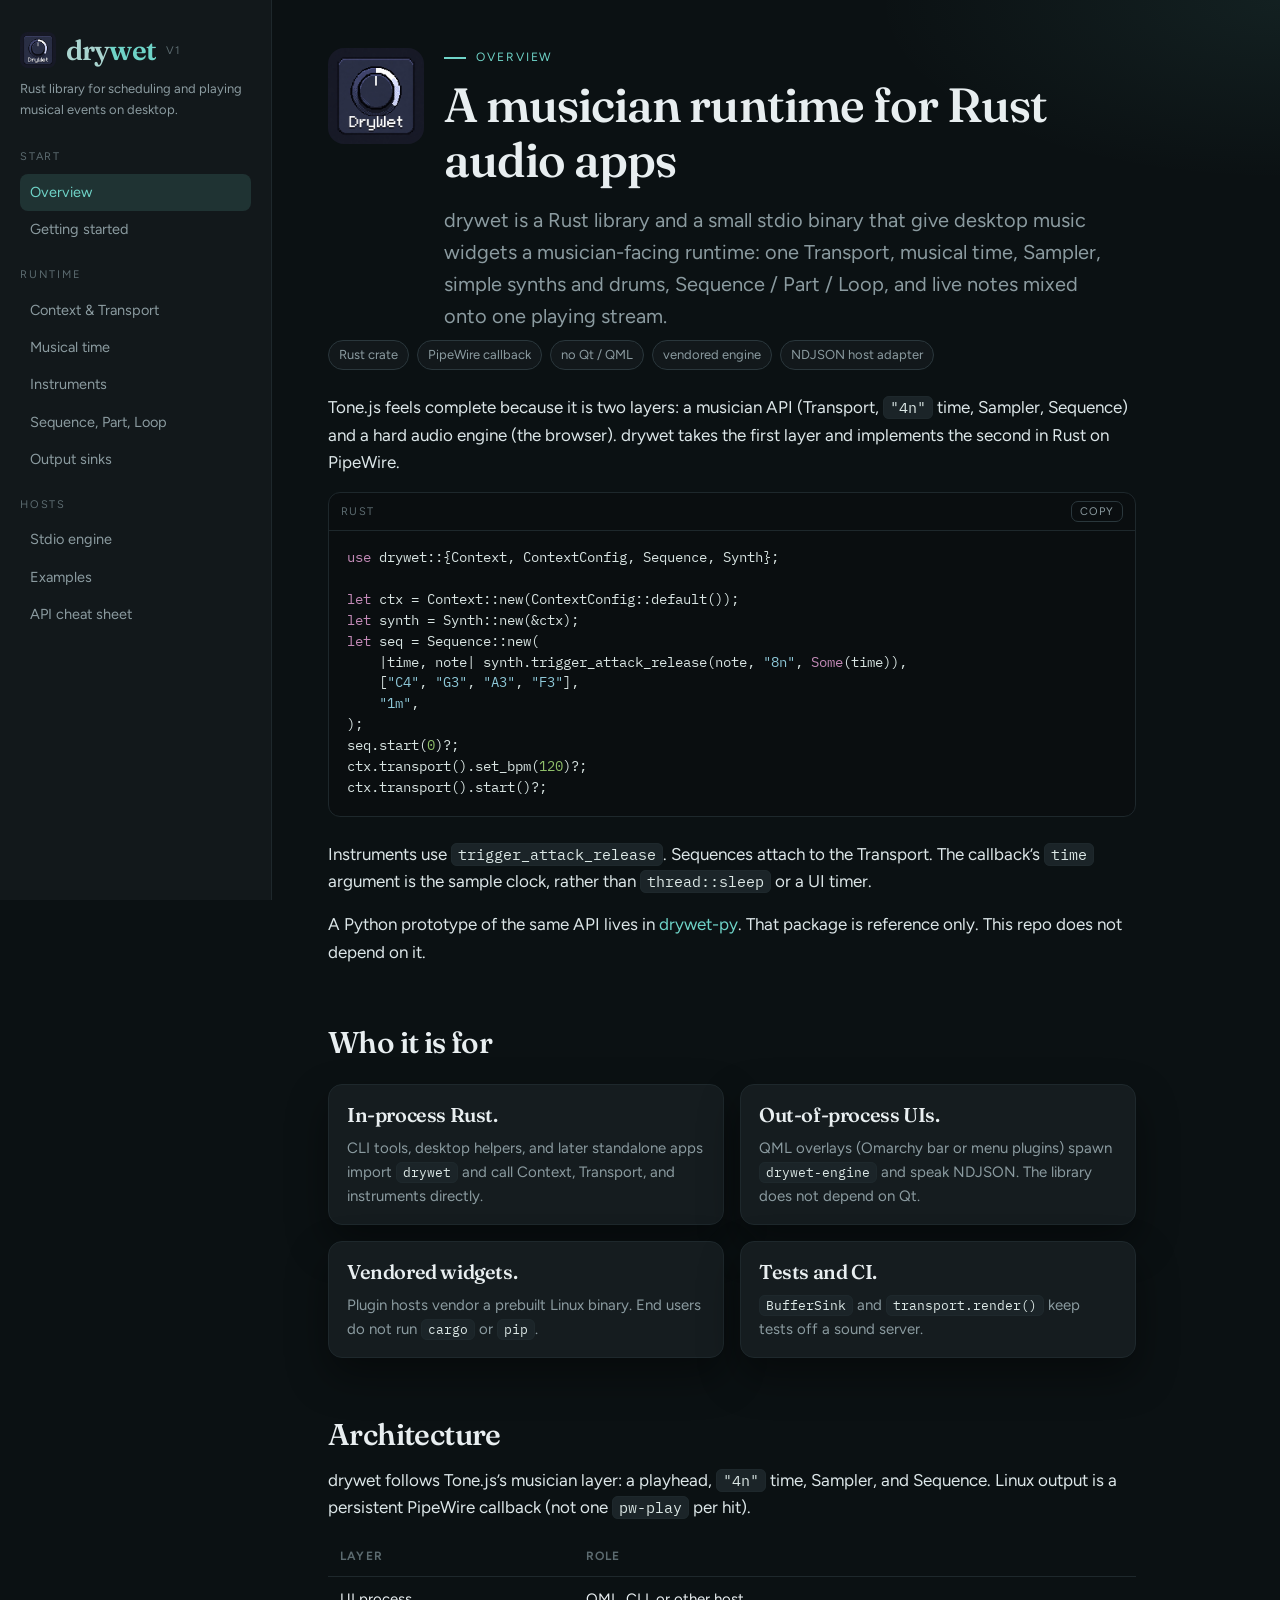
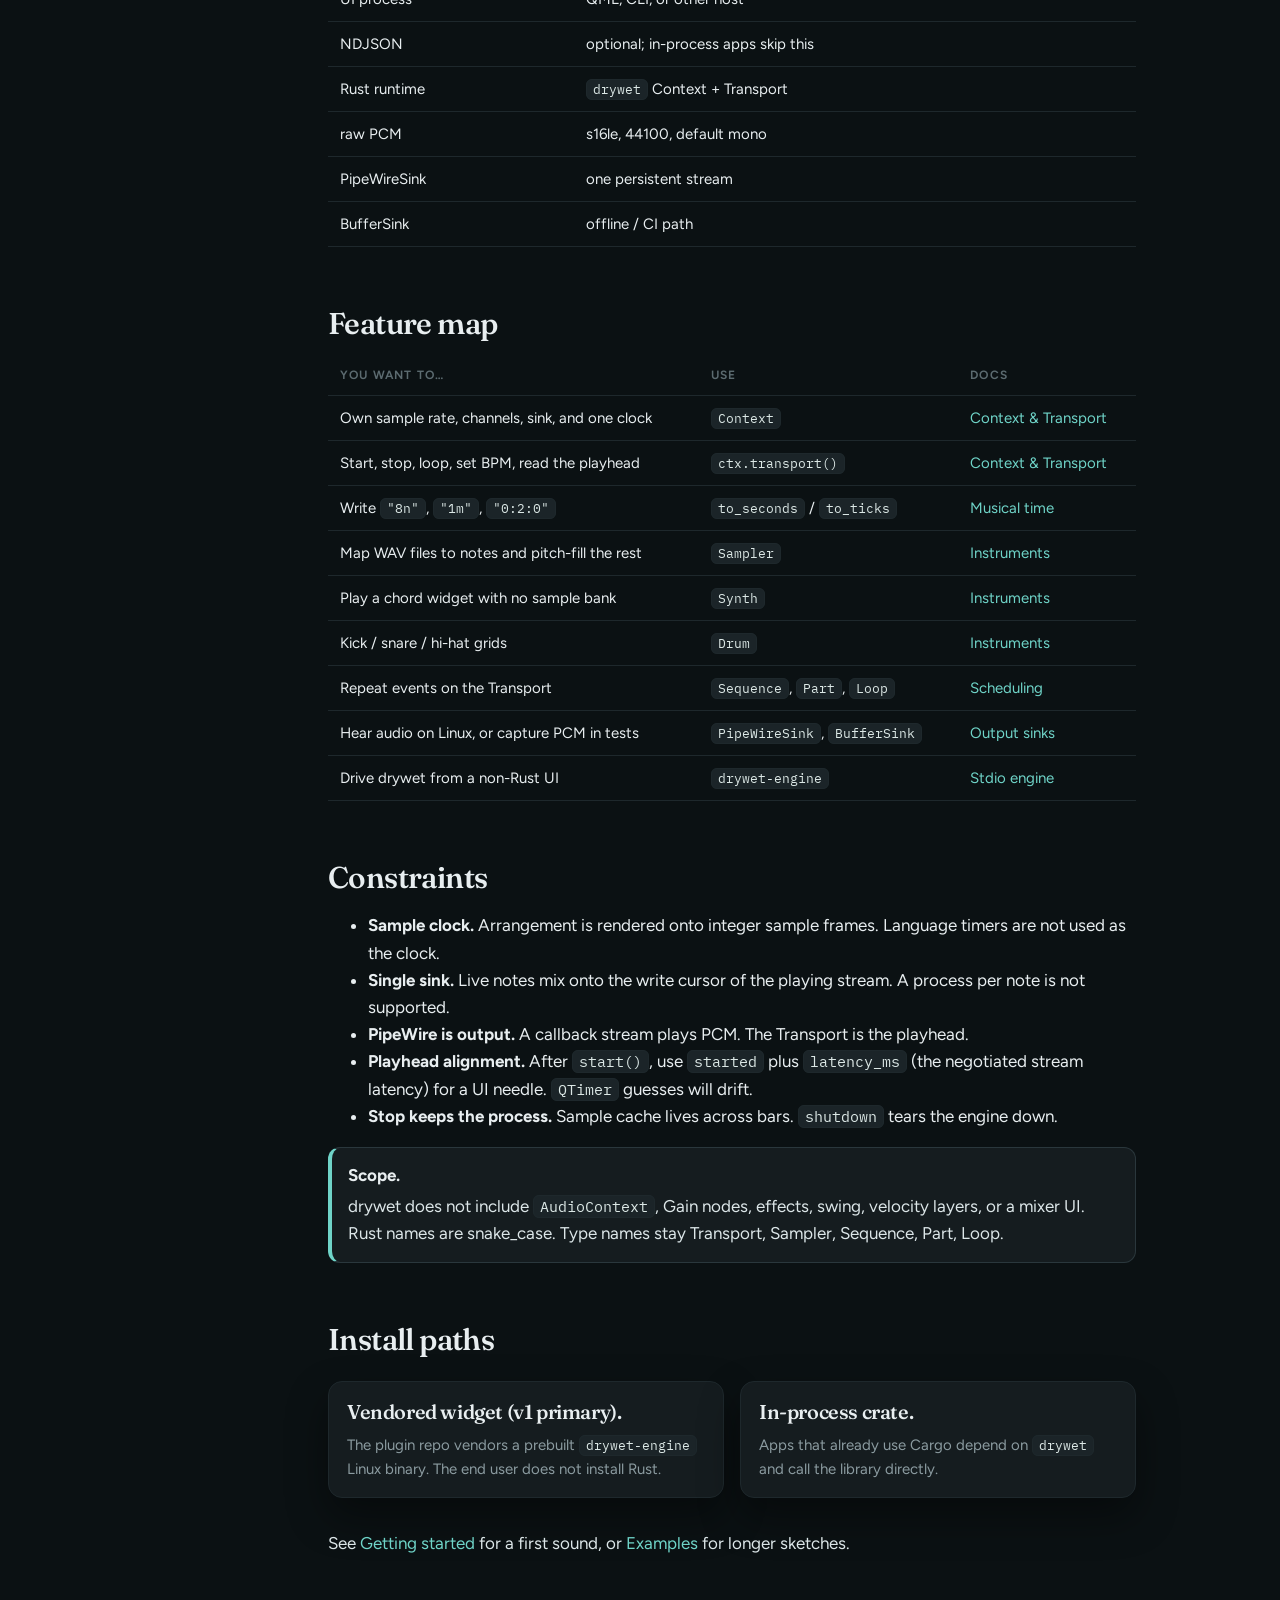
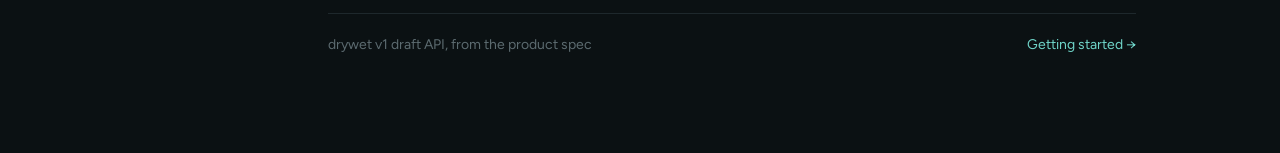
==== docs/html/index.html @ 3c896282 "docs: add README, Markdown/HTML manuals, and examples Adapt the drywet-py musician-runtime docs to t" ====
<!DOCTYPE html>
<html lang="en">
<head>
  <meta charset="utf-8" />
  <meta name="viewport" content="width=device-width, initial-scale=1" />
  <title>drywet — musician runtime for Rust audio apps</title>
  <link rel="stylesheet" href="styles.css" />
  <link rel="preconnect" href="https://fonts.googleapis.com" />
  <link rel="preconnect" href="https://fonts.gstatic.com" crossorigin />
  <link href="https://fonts.googleapis.com/css2?family=Figtree:wght@400;500;600;700&family=Fraunces:opsz,wght@9..144,500;9..144,600&family=IBM+Plex+Mono:ital,wght@0,400;0,500;1,400&display=swap" rel="stylesheet" />
</head>
<body>
  <a class="skip" href="#content">Skip to content</a>
  <button class="menu-btn" type="button" aria-expanded="false">Menu</button>
  <div class="shell">
    <nav class="side" aria-label="Documentation">
      <a class="brand" href="index.html">
      <img class="logo" src="drywet.jpg" alt="" width="36" height="36" />
      <span class="mark"><span class="dry">dry</span><span class="wet">wet</span></span>
      <span class="ver">v1</span></a>
      <p class="tagline">Rust library for scheduling and playing musical events on desktop.</p>
      <div class="nav-label">Start</div>
      <a class="item current" href="index.html">Overview</a>
      <a class="item" href="getting-started.html">Getting started</a>
      <div class="nav-label">Runtime</div>
      <a class="item" href="context-transport.html">Context &amp; Transport</a>
      <a class="item" href="time.html">Musical time</a>
      <a class="item" href="instruments.html">Instruments</a>
      <a class="item" href="scheduling.html">Sequence, Part, Loop</a>
      <a class="item" href="output.html">Output sinks</a>
      <div class="nav-label">Hosts</div>
      <a class="item" href="engine.html">Stdio engine</a>
      <a class="item" href="examples.html">Examples</a>
      <a class="item" href="api.html">API cheat sheet</a>
    </nav>
    <main id="content">
      <div class="overview-hero">
        <img class="overview-art" src="drywet.jpg" alt="DryWet mix knob" width="96" height="96" />
        <div>
          <p class="kicker">Overview</p>
          <h1>A musician runtime for Rust audio apps</h1>
          <p class="lede">drywet is a Rust library and a small stdio binary that give desktop music widgets a musician-facing runtime: one Transport, musical time, Sampler, simple synths and drums, Sequence / Part / Loop, and live notes mixed onto one playing stream.</p>
        </div>
      </div>
      <div class="pills">
        <span class="pill">Rust crate</span>
        <span class="pill">PipeWire callback</span>
        <span class="pill">no Qt / QML</span>
        <span class="pill">vendored engine</span>
        <span class="pill">NDJSON host adapter</span>
      </div>

<p>Tone.js feels complete because it is two layers: a musician API (Transport, <code>&quot;4n&quot;</code> time, Sampler, Sequence) and a hard audio engine (the browser). drywet takes the first layer and implements the second in Rust on PipeWire.</p>
<div class="code hero-example"><div class="meta"><span>Rust</span><button class="copy" type="button">Copy</button></div><pre><span class="tok-kw">use</span> drywet::{Context, ContextConfig, Sequence, Synth};

<span class="tok-kw">let</span> ctx = Context::new(ContextConfig::default());
<span class="tok-kw">let</span> synth = Synth::new(&amp;ctx);
<span class="tok-kw">let</span> seq = Sequence::new(
    |time, note| synth.trigger_attack_release(note, <span class="tok-str">&quot;8n&quot;</span>, <span class="tok-kw">Some</span>(time)),
    [<span class="tok-str">&quot;C4&quot;</span>, <span class="tok-str">&quot;G3&quot;</span>, <span class="tok-str">&quot;A3&quot;</span>, <span class="tok-str">&quot;F3&quot;</span>],
    <span class="tok-str">&quot;1m&quot;</span>,
);
seq.start(<span class="tok-num">0</span>)?;
ctx.transport().set_bpm(<span class="tok-num">120</span>)?;
ctx.transport().start()?;</pre></div>
<p>Instruments use <code>trigger_attack_release</code>. Sequences attach to the Transport. The callback’s <code>time</code> argument is the sample clock, rather than <code>thread::sleep</code> or a UI timer.</p>
<p>A Python prototype of the same API lives in <a href="https://github.com/markschellhas/drywet-py">drywet-py</a>. That package is reference only. This repo does not depend on it.</p>
<h2 id="who-it-is-for">Who it is for</h2><div class="grid-2"><article class="card"><h3>In-process Rust.</h3><p>CLI tools, desktop helpers, and later standalone apps import <code>drywet</code> and call Context, Transport, and instruments directly.</p></article><article class="card"><h3>Out-of-process UIs.</h3><p>QML overlays (Omarchy bar or menu plugins) spawn <code>drywet-engine</code> and speak NDJSON. The library does not depend on Qt.</p></article><article class="card"><h3>Vendored widgets.</h3><p>Plugin hosts vendor a prebuilt Linux binary. End users do not run <code>cargo</code> or <code>pip</code>.</p></article><article class="card"><h3>Tests and CI.</h3><p><code>BufferSink</code> and <code>transport.render()</code> keep tests off a sound server.</p></article></div>
<h2 id="architecture">Architecture</h2>
<p>drywet follows Tone.js’s musician layer: a playhead, <code>&quot;4n&quot;</code> time, Sampler, and Sequence. Linux output is a persistent PipeWire callback (not one <code>pw-play</code> per hit).</p>
<table><thead><tr><th>Layer</th><th>Role</th></tr></thead><tbody><tr><td>UI process</td><td>QML, CLI, or other host</td></tr><tr><td>NDJSON</td><td>optional; in-process apps skip this</td></tr><tr><td>Rust runtime</td><td><code>drywet</code> Context + Transport</td></tr><tr><td>raw PCM</td><td>s16le, 44100, default mono</td></tr><tr><td>PipeWireSink</td><td>one persistent stream</td></tr><tr><td>BufferSink</td><td>offline / CI path</td></tr></tbody></table>
<h2 id="feature-map">Feature map</h2>
<table><thead><tr><th>You want to…</th><th>Use</th><th>Docs</th></tr></thead><tbody><tr><td>Own sample rate, channels, sink, and one clock</td><td><code>Context</code></td><td><a href="context-transport.html">Context &amp; Transport</a></td></tr><tr><td>Start, stop, loop, set BPM, read the playhead</td><td><code>ctx.transport()</code></td><td><a href="context-transport.html">Context &amp; Transport</a></td></tr><tr><td>Write <code>&quot;8n&quot;</code>, <code>&quot;1m&quot;</code>, <code>&quot;0:2:0&quot;</code></td><td><code>to_seconds</code> / <code>to_ticks</code></td><td><a href="time.html">Musical time</a></td></tr><tr><td>Map WAV files to notes and pitch-fill the rest</td><td><code>Sampler</code></td><td><a href="instruments.html">Instruments</a></td></tr><tr><td>Play a chord widget with no sample bank</td><td><code>Synth</code></td><td><a href="instruments.html">Instruments</a></td></tr><tr><td>Kick / snare / hi-hat grids</td><td><code>Drum</code></td><td><a href="instruments.html">Instruments</a></td></tr><tr><td>Repeat events on the Transport</td><td><code>Sequence</code>, <code>Part</code>, <code>Loop</code></td><td><a href="scheduling.html">Scheduling</a></td></tr><tr><td>Hear audio on Linux, or capture PCM in tests</td><td><code>PipeWireSink</code>, <code>BufferSink</code></td><td><a href="output.html">Output sinks</a></td></tr><tr><td>Drive drywet from a non-Rust UI</td><td><code>drywet-engine</code></td><td><a href="engine.html">Stdio engine</a></td></tr></tbody></table>
<h2 id="constraints">Constraints</h2>
<ul><li><strong>Sample clock.</strong> Arrangement is rendered onto integer sample frames. Language timers are not used as the clock.</li><li><strong>Single sink.</strong> Live notes mix onto the write cursor of the playing stream. A process per note is not supported.</li><li><strong>PipeWire is output.</strong> A callback stream plays PCM. The Transport is the playhead.</li><li><strong>Playhead alignment.</strong> After <code>start()</code>, use <code>started</code> plus <code>latency_ms</code> (the negotiated stream latency) for a UI needle. <code>QTimer</code> guesses will drift.</li><li><strong>Stop keeps the process.</strong> Sample cache lives across bars. <code>shutdown</code> tears the engine down.</li></ul>
<div class="callout note"><strong>Scope.</strong><p>drywet does not include <code>AudioContext</code>, Gain nodes, effects, swing, velocity layers, or a mixer UI. Rust names are snake_case. Type names stay Transport, Sampler, Sequence, Part, Loop.</p></div>
<h2 id="install-paths">Install paths</h2><div class="grid-2"><article class="card"><h3>Vendored widget (v1 primary).</h3><p>The plugin repo vendors a prebuilt <code>drywet-engine</code> Linux binary. The end user does not install Rust.</p></article><article class="card"><h3>In-process crate.</h3><p>Apps that already use Cargo depend on <code>drywet</code> and call the library directly.</p></article></div>
<p>See <a href="getting-started.html">Getting started</a> for a first sound, or <a href="examples.html">Examples</a> for longer sketches.</p>
      <footer class="page">
        <span>drywet v1 draft API, from the product spec</span><a href="getting-started.html">Getting started →</a>
      </footer>
    </main>
  </div>
  <script src="app.js"></script>
</body>
</html>
---- docs/html/styles.css ----
:root {
  --bg: #0b1113;
  --bg-raised: #12181b;
  --bg-sunken: #070a0b;
  --panel: #151c1f;
  --panel-2: #1b2428;
  --line: #2a373c;
  --line-soft: #1e282c;
  --ink: #e8eef0;
  --muted: #8b9ba0;
  --faint: #5c6b70;
  --dry: #a9d4cf;
  --dry-dim: rgba(169, 212, 207, 0.14);
  --wet: #6fd4c8;
  --wet-dim: rgba(111, 212, 200, 0.14);
  --warn: #6aa8c8;
  --danger: #c86b7a;
  --ok: #7cbf8a;
  --code-bg: #0a0e10;
  --shadow: 0 18px 40px rgba(0, 0, 0, 0.4);
  --radius: 14px;
  --nav-w: 272px;
  --font-display: "Fraunces", "Iowan Old Style", Georgia, serif;
  --font-body: "Figtree", "Source Sans 3", system-ui, sans-serif;
  --font-mono: "IBM Plex Mono", "ui-monospace", Menlo, monospace;
}

* { box-sizing: border-box; }
html { scroll-behavior: smooth; }
body {
  margin: 0;
  background:
    radial-gradient(900px 400px at 100% 0%, rgba(111, 212, 200, 0.08), transparent 45%),
    var(--bg);
  color: var(--ink);
  font-family: var(--font-body);
  font-size: 17px;
  line-height: 1.6;
  min-height: 100vh;
}

a { color: var(--wet); text-decoration: none; }
a:hover { text-decoration: underline; text-underline-offset: 3px; }
:focus-visible {
  outline: 2px solid var(--wet);
  outline-offset: 2px;
}

.skip {
  position: absolute;
  left: -999px;
  top: 8px;
}
.skip:focus {
  left: 8px;
  background: var(--wet);
  color: #0b1113;
  padding: 8px 12px;
  border-radius: 8px;
  z-index: 20;
}

.shell {
  display: grid;
  grid-template-columns: var(--nav-w) minmax(0, 1fr);
  min-height: 100vh;
}

nav.side {
  position: sticky;
  top: 0;
  height: 100vh;
  overflow: auto;
  padding: 28px 20px 40px;
  border-right: 1px solid var(--line-soft);
  background: var(--bg-raised);
}

.brand {
  display: flex;
  align-items: center;
  gap: 10px;
  margin-bottom: 6px;
  text-decoration: none;
  color: var(--ink);
}
.brand:hover { text-decoration: none; }
.brand .logo {
  width: 36px;
  height: 36px;
  border-radius: 8px;
  display: block;
  flex-shrink: 0;
}
.brand .mark {
  font-family: var(--font-display);
  font-weight: 600;
  font-size: 28px;
  letter-spacing: -0.03em;
}
.brand .mark span.dry { color: var(--dry); }
.brand .mark span.wet { color: var(--wet); }
.brand .ver {
  font-size: 11px;
  letter-spacing: 0.12em;
  text-transform: uppercase;
  color: var(--faint);
}

.tagline {
  color: var(--muted);
  font-size: 13px;
  margin: 0 0 28px;
}

.nav-label {
  font-size: 11px;
  letter-spacing: 0.16em;
  text-transform: uppercase;
  color: var(--faint);
  margin: 18px 0 8px;
}

nav.side a.item {
  display: block;
  padding: 7px 10px;
  border-radius: 8px;
  color: var(--muted);
  text-decoration: none;
  font-size: 14.5px;
}
nav.side a.item:hover {
  background: var(--panel);
  color: var(--ink);
  text-decoration: none;
}
nav.side a.item.current {
  background: var(--wet-dim);
  color: var(--wet);
}

.menu-btn {
  display: none;
  position: fixed;
  top: 14px;
  right: 14px;
  z-index: 30;
  background: var(--panel);
  color: var(--ink);
  border: 1px solid var(--line);
  border-radius: 10px;
  padding: 8px 12px;
  font: inherit;
}

main {
  max-width: 920px;
  padding: 48px 56px 96px;
}

.kicker {
  display: flex;
  align-items: center;
  gap: 10px;
  font-size: 12px;
  letter-spacing: 0.16em;
  text-transform: uppercase;
  color: var(--wet);
  margin: 0 0 10px;
}
.kicker::before {
  content: "";
  width: 22px;
  height: 2px;
  background: var(--wet);
}

h1, h2, h3, h4 {
  font-family: var(--font-display);
  font-weight: 560;
  letter-spacing: -0.02em;
  line-height: 1.15;
}
h1 { font-size: 48px; margin: 0 0 16px; }
h2 {
  font-size: 30px;
  margin: 52px 0 14px;
  padding-top: 8px;
}
h3 { font-size: 22px; margin: 32px 0 10px; }
h4 { font-size: 18px; margin: 24px 0 8px; font-family: var(--font-body); font-weight: 650; }

p { margin: 0 0 16px; color: #dce6e8; }
.lede { font-size: 20px; color: var(--muted); max-width: 42rem; }

.overview-hero {
  display: flex;
  align-items: flex-start;
  gap: 20px;
  margin: 0 0 8px;
}
.overview-hero > div {
  min-width: 0;
  flex: 1;
}
.overview-hero .lede { margin-bottom: 0; }
.overview-art {
  width: 96px;
  height: 96px;
  border-radius: 16px;
  display: block;
  flex-shrink: 0;
}

.grid-2 {
  display: grid;
  grid-template-columns: 1fr 1fr;
  gap: 16px;
  margin: 24px 0 32px;
}
.card {
  background: var(--panel);
  border: 1px solid var(--line-soft);
  border-radius: var(--radius);
  padding: 18px 18px 16px;
  box-shadow: var(--shadow);
}
.card h3 { margin-top: 0; font-size: 20px; }
.card p { margin-bottom: 0; color: var(--muted); font-size: 15px; }
.card a { font-weight: 600; }

.hero-example {
  margin: 28px 0 8px;
}

pre, code, kbd {
  font-family: var(--font-mono);
}
code, kbd {
  font-size: 0.86em;
  background: var(--panel-2);
  border: 1px solid var(--line-soft);
  border-radius: 6px;
  padding: 1px 6px;
  color: #dce8e6;
}
kbd { color: var(--wet); }

.code {
  position: relative;
  background: var(--code-bg);
  border: 1px solid var(--line-soft);
  border-radius: 12px;
  margin: 16px 0 24px;
  overflow: hidden;
}
.code .meta {
  display: flex;
  justify-content: space-between;
  align-items: center;
  padding: 8px 12px;
  border-bottom: 1px solid var(--line-soft);
  color: var(--faint);
  font-size: 11px;
  letter-spacing: 0.12em;
  text-transform: uppercase;
}
.code pre {
  margin: 0;
  padding: 16px 18px 18px;
  overflow: auto;
  font-size: 13.5px;
  line-height: 1.55;
  color: #d8e4e2;
}
.copy {
  background: transparent;
  border: 1px solid var(--line);
  color: var(--muted);
  border-radius: 7px;
  padding: 3px 8px;
  font: 11px var(--font-body);
  letter-spacing: 0.08em;
  text-transform: uppercase;
  cursor: pointer;
}
.copy:hover { color: var(--ink); border-color: var(--muted); }

.tok-kw { color: #c48bb8; }
.tok-fn { color: var(--wet); }
.tok-str { color: #8ec8d8; }
.tok-num { color: #8fbf6a; }
.tok-cm { color: #6a7878; font-style: italic; }
.tok-cls { color: #8eb6f0; }

table {
  width: 100%;
  border-collapse: collapse;
  margin: 12px 0 28px;
  font-size: 15px;
}
th, td {
  text-align: left;
  vertical-align: top;
  padding: 10px 12px;
  border-bottom: 1px solid var(--line-soft);
}
th {
  color: var(--faint);
  font-size: 12px;
  letter-spacing: 0.1em;
  text-transform: uppercase;
  font-weight: 650;
}
td code { white-space: nowrap; }

.callout {
  border-radius: 12px;
  padding: 14px 16px;
  margin: 16px 0 24px;
  border: 1px solid var(--line);
  background: var(--panel);
}
.callout.note { border-left: 4px solid var(--wet); }
.callout.warn { border-left: 4px solid var(--warn); }
.callout.danger { border-left: 4px solid var(--danger); }
.callout strong { display: block; margin-bottom: 4px; }
.callout p:last-child { margin-bottom: 0; }

.steps {
  counter-reset: step;
  list-style: none;
  padding: 0;
  margin: 8px 0 28px;
}
.steps li {
  position: relative;
  padding: 0 0 22px 48px;
}
.steps li::before {
  counter-increment: step;
  content: counter(step);
  position: absolute;
  left: 0;
  top: 0;
  width: 30px;
  height: 30px;
  border-radius: 50%;
  background: var(--wet-dim);
  color: var(--wet);
  display: grid;
  place-items: center;
  font-weight: 700;
  font-size: 13px;
}
.steps li::after {
  content: "";
  position: absolute;
  left: 14px;
  top: 34px;
  bottom: 4px;
  width: 2px;
  background: var(--line-soft);
}
.steps li:last-child::after { display: none; }

.arch {
  display: grid;
  gap: 8px;
  margin: 20px 0 28px;
}
.arch .row {
  display: grid;
  grid-template-columns: 1fr auto 1fr;
  align-items: center;
  gap: 10px;
}
.arch .box {
  background: var(--panel);
  border: 1px solid var(--line);
  border-radius: 12px;
  padding: 14px 16px;
  text-align: center;
}
.arch .box strong { display: block; }
.arch .box span { color: var(--muted); font-size: 13px; }
.arch .arrow { color: var(--faint); font-size: 20px; }

.toc {
  background: var(--bg-raised);
  border: 1px solid var(--line-soft);
  border-radius: 12px;
  padding: 14px 18px;
  margin: 8px 0 28px;
}
.toc strong { font-size: 12px; letter-spacing: 0.12em; text-transform: uppercase; color: var(--faint); }
.toc ol { margin: 8px 0 0; padding-left: 18px; }
.toc a { color: var(--ink); }

footer.page {
  margin-top: 56px;
  padding-top: 20px;
  border-top: 1px solid var(--line-soft);
  color: var(--faint);
  font-size: 14px;
  display: flex;
  justify-content: space-between;
  gap: 16px;
  flex-wrap: wrap;
}

.pills { display: flex; flex-wrap: wrap; gap: 8px; margin: 8px 0 24px; }
.pill {
  border: 1px solid var(--line);
  background: var(--bg-raised);
  border-radius: 999px;
  padding: 4px 10px;
  font-size: 13px;
  color: var(--muted);
}

@media (max-width: 920px) {
  .shell { grid-template-columns: 1fr; }
  nav.side {
    position: fixed;
    inset: 0 auto 0 0;
    width: min(86vw, 320px);
    transform: translateX(-110%);
    transition: transform 0.2s ease;
    z-index: 25;
    box-shadow: var(--shadow);
  }
  nav.side.open { transform: none; }
  .menu-btn { display: block; }
  main { padding: 72px 20px 64px; }
  h1 { font-size: 36px; }
  .overview-hero {
    flex-direction: column;
    gap: 12px;
  }
  .overview-art { width: 72px; height: 72px; border-radius: 12px; }
  .grid-2 { grid-template-columns: 1fr; }
  .arch .row { grid-template-columns: 1fr; }
  .arch .arrow { transform: rotate(90deg); justify-self: center; }
}
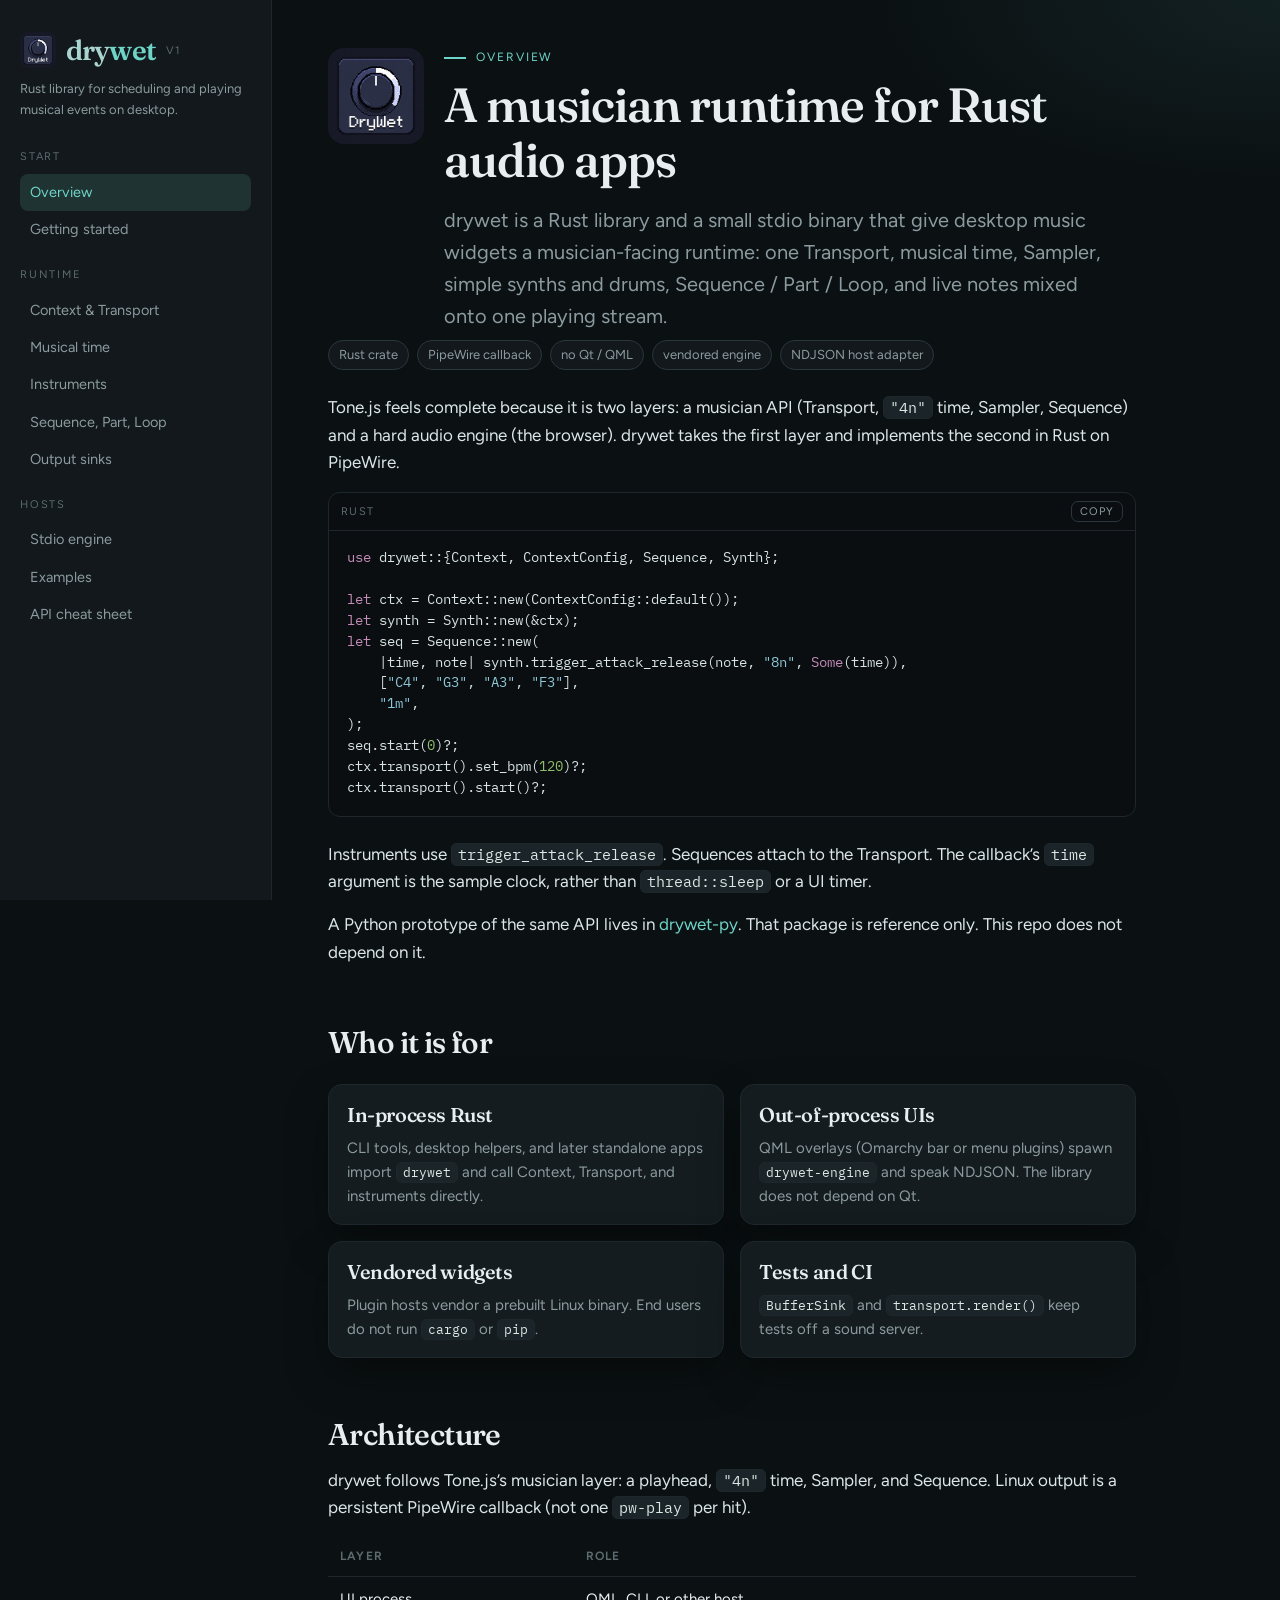
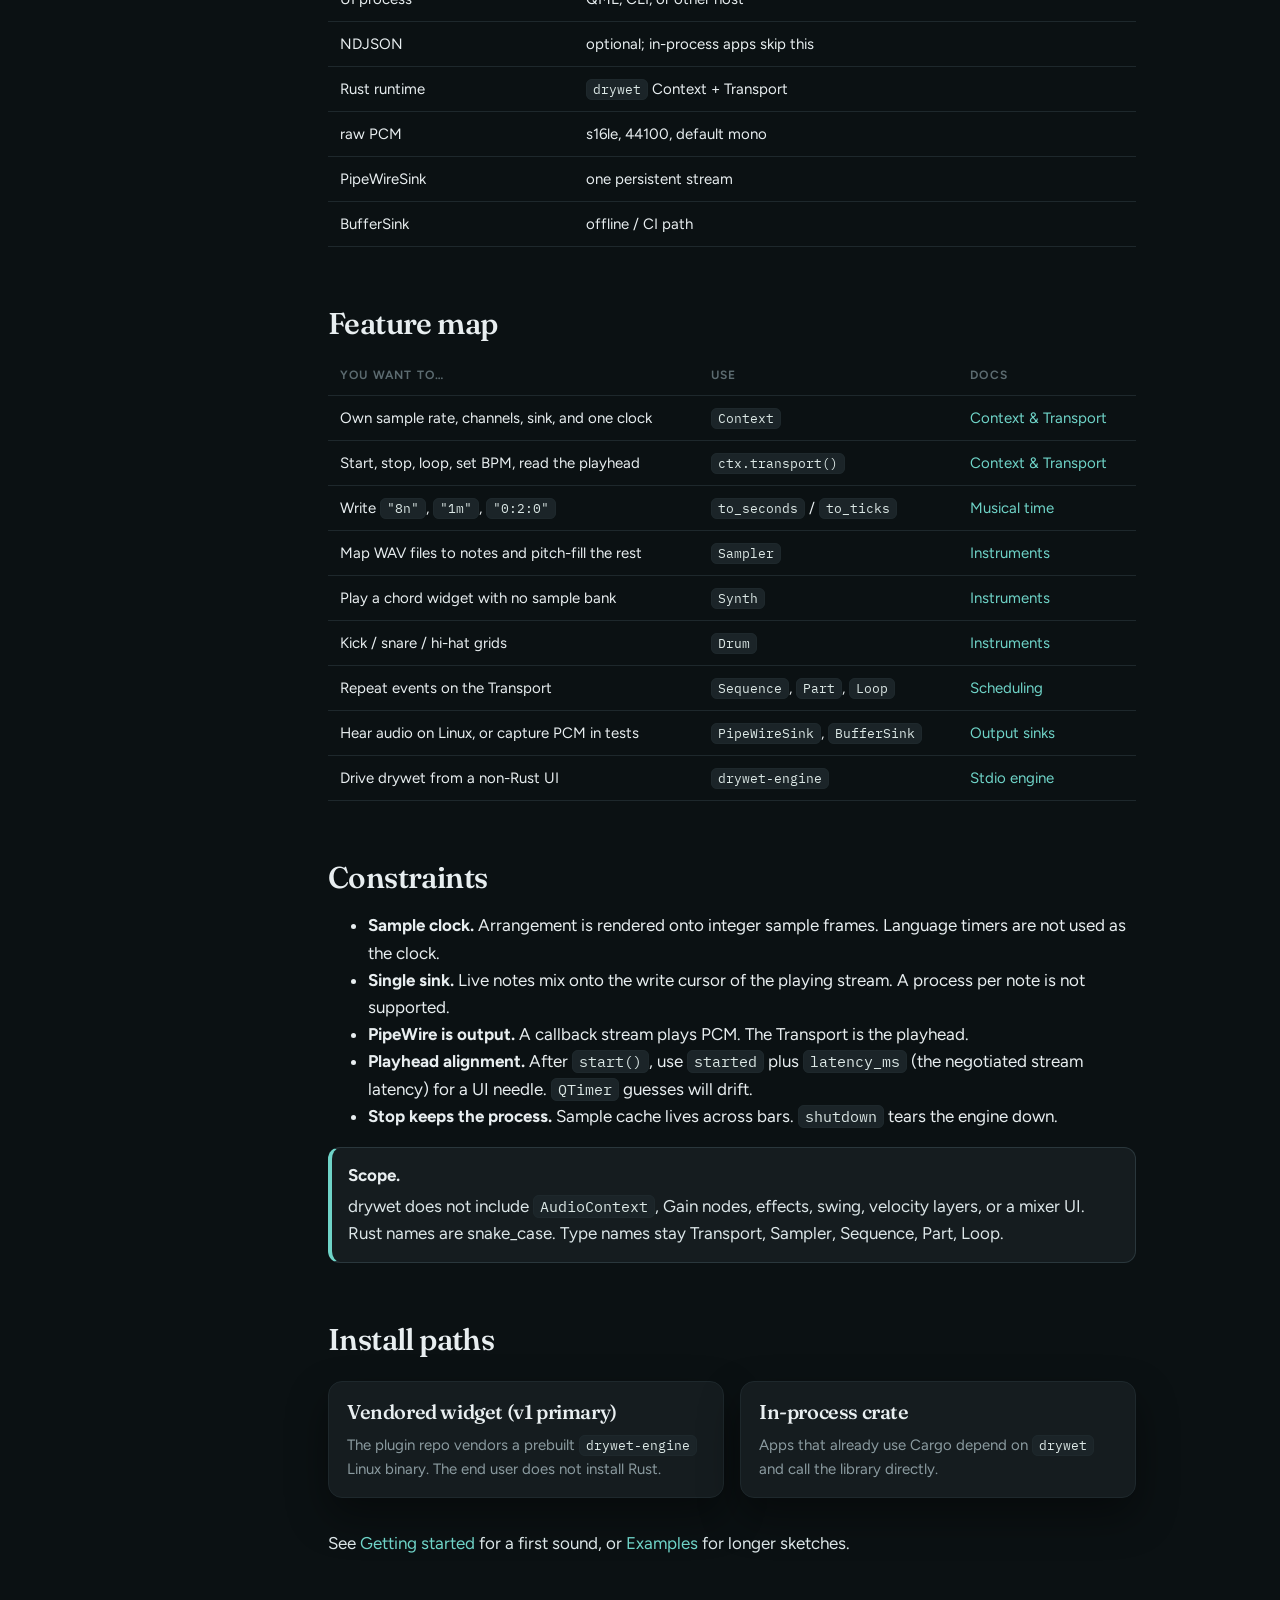
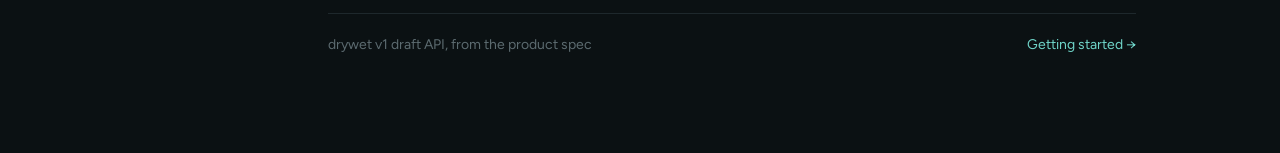
==== commit 0b5ab701: "fix(docs): convert Markdown fragment links in generated HTML Hash suffixes on .md hrefs were left as" ====
--- a/docs/html/index.html
+++ b/docs/html/index.html
@@ -65,7 +65,7 @@
 ctx.transport().start()?;</pre></div>
 <p>Instruments use <code>trigger_attack_release</code>. Sequences attach to the Transport. The callback’s <code>time</code> argument is the sample clock, rather than <code>thread::sleep</code> or a UI timer.</p>
 <p>A Python prototype of the same API lives in <a href="https://github.com/markschellhas/drywet-py">drywet-py</a>. That package is reference only. This repo does not depend on it.</p>
-<h2 id="who-it-is-for">Who it is for</h2><div class="grid-2"><article class="card"><h3>In-process Rust.</h3><p>CLI tools, desktop helpers, and later standalone apps import <code>drywet</code> and call Context, Transport, and instruments directly.</p></article><article class="card"><h3>Out-of-process UIs.</h3><p>QML overlays (Omarchy bar or menu plugins) spawn <code>drywet-engine</code> and speak NDJSON. The library does not depend on Qt.</p></article><article class="card"><h3>Vendored widgets.</h3><p>Plugin hosts vendor a prebuilt Linux binary. End users do not run <code>cargo</code> or <code>pip</code>.</p></article><article class="card"><h3>Tests and CI.</h3><p><code>BufferSink</code> and <code>transport.render()</code> keep tests off a sound server.</p></article></div>
+<h2 id="who-it-is-for">Who it is for</h2><div class="grid-2"><article class="card"><h3>In-process Rust</h3><p>CLI tools, desktop helpers, and later standalone apps import <code>drywet</code> and call Context, Transport, and instruments directly.</p></article><article class="card"><h3>Out-of-process UIs</h3><p>QML overlays (Omarchy bar or menu plugins) spawn <code>drywet-engine</code> and speak NDJSON. The library does not depend on Qt.</p></article><article class="card"><h3>Vendored widgets</h3><p>Plugin hosts vendor a prebuilt Linux binary. End users do not run <code>cargo</code> or <code>pip</code>.</p></article><article class="card"><h3>Tests and CI</h3><p><code>BufferSink</code> and <code>transport.render()</code> keep tests off a sound server.</p></article></div>
 <h2 id="architecture">Architecture</h2>
 <p>drywet follows Tone.js’s musician layer: a playhead, <code>&quot;4n&quot;</code> time, Sampler, and Sequence. Linux output is a persistent PipeWire callback (not one <code>pw-play</code> per hit).</p>
 <table><thead><tr><th>Layer</th><th>Role</th></tr></thead><tbody><tr><td>UI process</td><td>QML, CLI, or other host</td></tr><tr><td>NDJSON</td><td>optional; in-process apps skip this</td></tr><tr><td>Rust runtime</td><td><code>drywet</code> Context + Transport</td></tr><tr><td>raw PCM</td><td>s16le, 44100, default mono</td></tr><tr><td>PipeWireSink</td><td>one persistent stream</td></tr><tr><td>BufferSink</td><td>offline / CI path</td></tr></tbody></table>
@@ -74,7 +74,7 @@
 <h2 id="constraints">Constraints</h2>
 <ul><li><strong>Sample clock.</strong> Arrangement is rendered onto integer sample frames. Language timers are not used as the clock.</li><li><strong>Single sink.</strong> Live notes mix onto the write cursor of the playing stream. A process per note is not supported.</li><li><strong>PipeWire is output.</strong> A callback stream plays PCM. The Transport is the playhead.</li><li><strong>Playhead alignment.</strong> After <code>start()</code>, use <code>started</code> plus <code>latency_ms</code> (the negotiated stream latency) for a UI needle. <code>QTimer</code> guesses will drift.</li><li><strong>Stop keeps the process.</strong> Sample cache lives across bars. <code>shutdown</code> tears the engine down.</li></ul>
 <div class="callout note"><strong>Scope.</strong><p>drywet does not include <code>AudioContext</code>, Gain nodes, effects, swing, velocity layers, or a mixer UI. Rust names are snake_case. Type names stay Transport, Sampler, Sequence, Part, Loop.</p></div>
-<h2 id="install-paths">Install paths</h2><div class="grid-2"><article class="card"><h3>Vendored widget (v1 primary).</h3><p>The plugin repo vendors a prebuilt <code>drywet-engine</code> Linux binary. The end user does not install Rust.</p></article><article class="card"><h3>In-process crate.</h3><p>Apps that already use Cargo depend on <code>drywet</code> and call the library directly.</p></article></div>
+<h2 id="install-paths">Install paths</h2><div class="grid-2"><article class="card"><h3>Vendored widget (v1 primary)</h3><p>The plugin repo vendors a prebuilt <code>drywet-engine</code> Linux binary. The end user does not install Rust.</p></article><article class="card"><h3>In-process crate</h3><p>Apps that already use Cargo depend on <code>drywet</code> and call the library directly.</p></article></div>
 <p>See <a href="getting-started.html">Getting started</a> for a first sound, or <a href="examples.html">Examples</a> for longer sketches.</p>
       <footer class="page">
         <span>drywet v1 draft API, from the product spec</span><a href="getting-started.html">Getting started →</a>
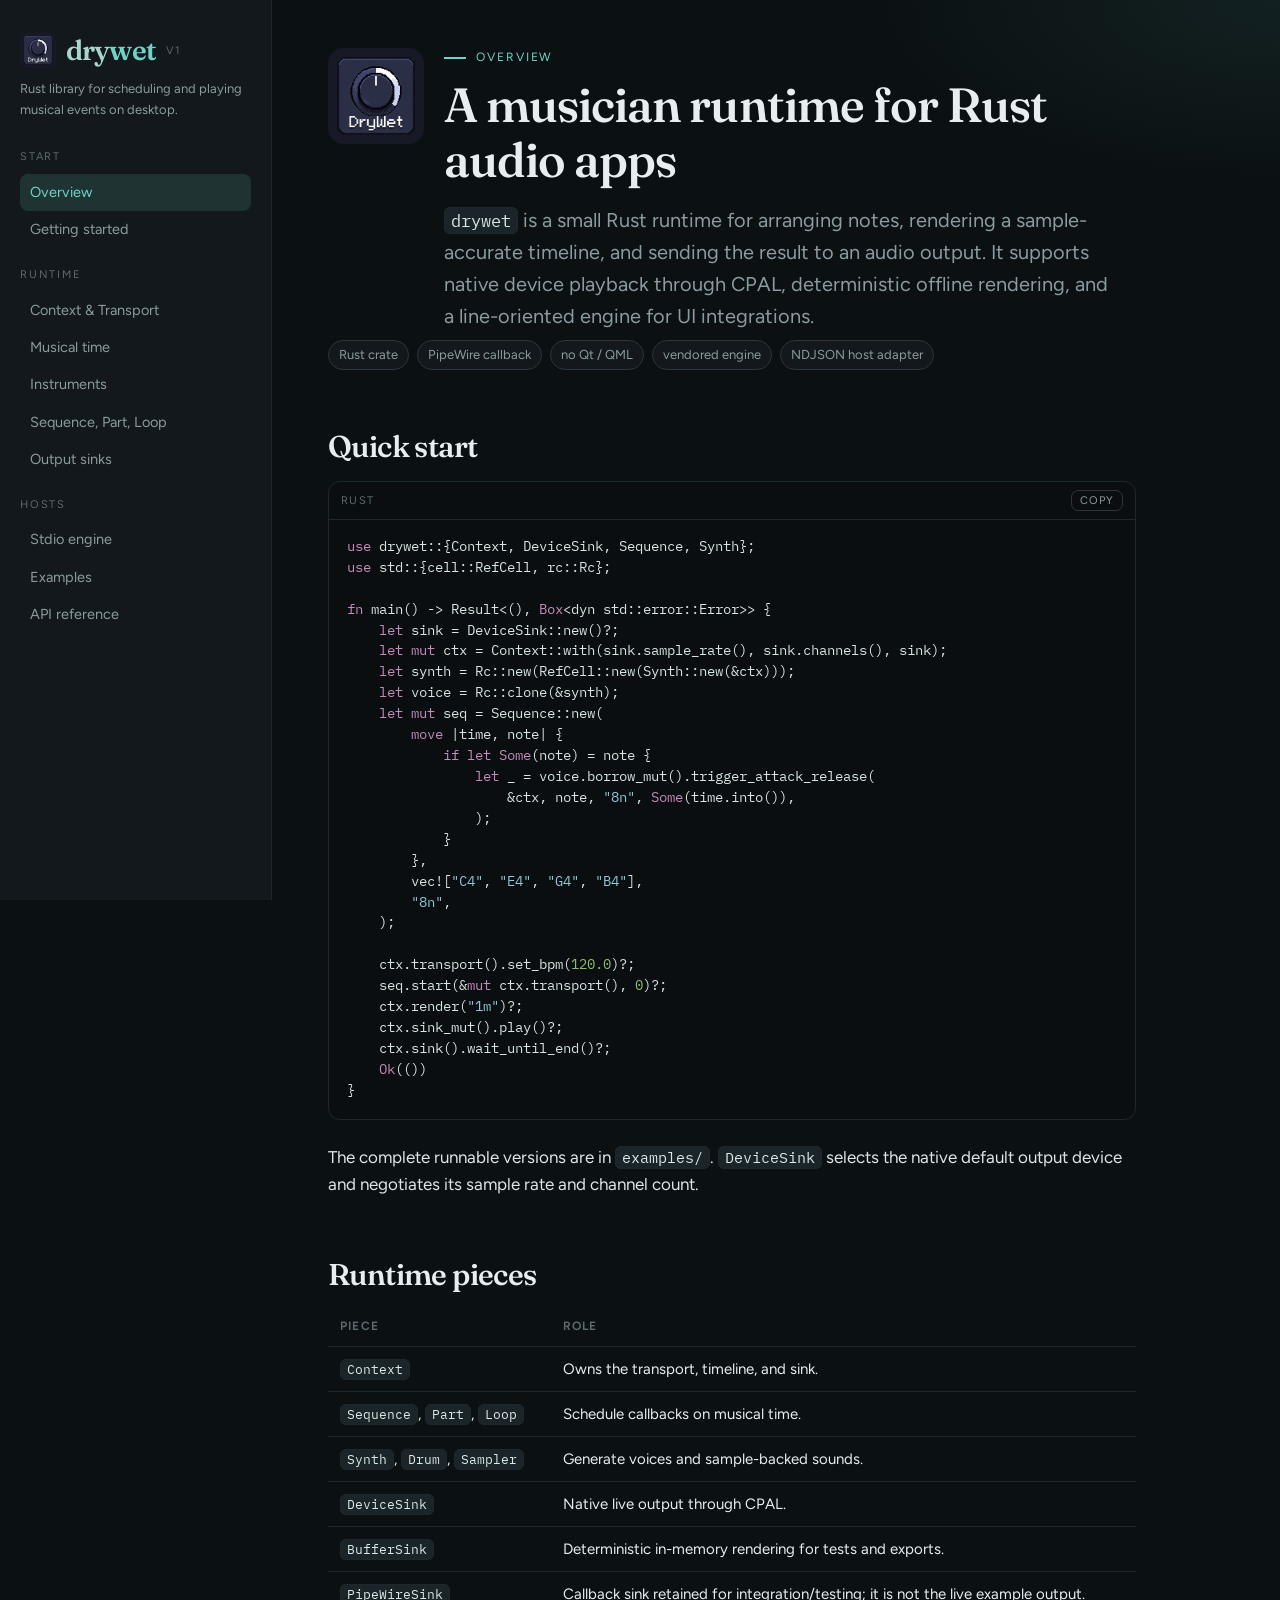
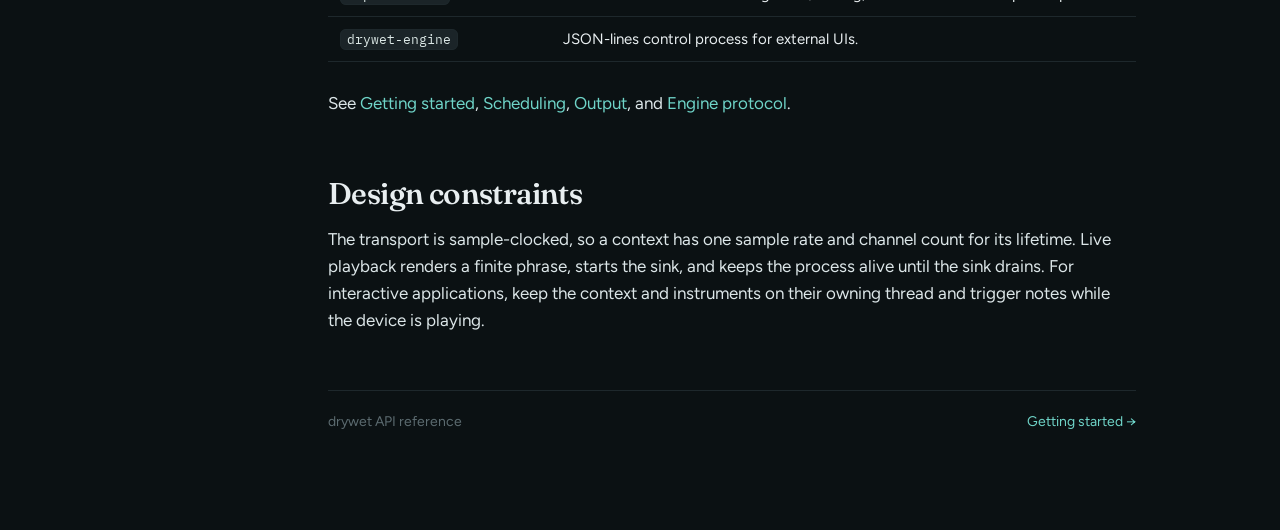
==== commit a1eec611: "docs: align guides with current runtime API" ====
--- a/docs/html/index.html
+++ b/docs/html/index.html
@@ -31,7 +31,7 @@
       <div class="nav-label">Hosts</div>
       <a class="item" href="engine.html">Stdio engine</a>
       <a class="item" href="examples.html">Examples</a>
-      <a class="item" href="api.html">API cheat sheet</a>
+      <a class="item" href="api.html">API reference</a>
     </nav>
     <main id="content">
       <div class="overview-hero">
@@ -39,7 +39,7 @@
         <div>
           <p class="kicker">Overview</p>
           <h1>A musician runtime for Rust audio apps</h1>
-          <p class="lede">drywet is a Rust library and a small stdio binary that give desktop music widgets a musician-facing runtime: one Transport, musical time, Sampler, simple synths and drums, Sequence / Part / Loop, and live notes mixed onto one playing stream.</p>
+          <p class="lede"><code>drywet</code> is a small Rust runtime for arranging notes, rendering a sample-accurate timeline, and sending the result to an audio output. It supports native device playback through CPAL, deterministic offline rendering, and a line-oriented engine for UI integrations.</p>
         </div>
       </div>
       <div class="pills">
@@ -50,34 +50,42 @@
         <span class="pill">NDJSON host adapter</span>
       </div>
 
-<p>Tone.js feels complete because it is two layers: a musician API (Transport, <code>&quot;4n&quot;</code> time, Sampler, Sequence) and a hard audio engine (the browser). drywet takes the first layer and implements the second in Rust on PipeWire.</p>
-<div class="code hero-example"><div class="meta"><span>Rust</span><button class="copy" type="button">Copy</button></div><pre><span class="tok-kw">use</span> drywet::{Context, ContextConfig, Sequence, Synth};
+<h2 id="quick-start">Quick start</h2>
+<div class="code hero-example"><div class="meta"><span>Rust</span><button class="copy" type="button">Copy</button></div><pre><span class="tok-kw">use</span> drywet::{Context, DeviceSink, Sequence, Synth};
+<span class="tok-kw">use</span> std::{cell::RefCell, rc::Rc};
 
-<span class="tok-kw">let</span> ctx = Context::new(ContextConfig::default());
-<span class="tok-kw">let</span> synth = Synth::new(&amp;ctx);
-<span class="tok-kw">let</span> seq = Sequence::new(
-    |time, note| synth.trigger_attack_release(note, <span class="tok-str">&quot;8n&quot;</span>, <span class="tok-kw">Some</span>(time)),
-    [<span class="tok-str">&quot;C4&quot;</span>, <span class="tok-str">&quot;G3&quot;</span>, <span class="tok-str">&quot;A3&quot;</span>, <span class="tok-str">&quot;F3&quot;</span>],
-    <span class="tok-str">&quot;1m&quot;</span>,
-);
-seq.start(<span class="tok-num">0</span>)?;
-ctx.transport().set_bpm(<span class="tok-num">120</span>)?;
-ctx.transport().start()?;</pre></div>
-<p>Instruments use <code>trigger_attack_release</code>. Sequences attach to the Transport. The callback’s <code>time</code> argument is the sample clock, rather than <code>thread::sleep</code> or a UI timer.</p>
-<p>A Python prototype of the same API lives in <a href="https://github.com/markschellhas/drywet-py">drywet-py</a>. That package is reference only. This repo does not depend on it.</p>
-<h2 id="who-it-is-for">Who it is for</h2><div class="grid-2"><article class="card"><h3>In-process Rust</h3><p>CLI tools, desktop helpers, and later standalone apps import <code>drywet</code> and call Context, Transport, and instruments directly.</p></article><article class="card"><h3>Out-of-process UIs</h3><p>QML overlays (Omarchy bar or menu plugins) spawn <code>drywet-engine</code> and speak NDJSON. The library does not depend on Qt.</p></article><article class="card"><h3>Vendored widgets</h3><p>Plugin hosts vendor a prebuilt Linux binary. End users do not run <code>cargo</code> or <code>pip</code>.</p></article><article class="card"><h3>Tests and CI</h3><p><code>BufferSink</code> and <code>transport.render()</code> keep tests off a sound server.</p></article></div>
-<h2 id="architecture">Architecture</h2>
-<p>drywet follows Tone.js’s musician layer: a playhead, <code>&quot;4n&quot;</code> time, Sampler, and Sequence. Linux output is a persistent PipeWire callback (not one <code>pw-play</code> per hit).</p>
-<table><thead><tr><th>Layer</th><th>Role</th></tr></thead><tbody><tr><td>UI process</td><td>QML, CLI, or other host</td></tr><tr><td>NDJSON</td><td>optional; in-process apps skip this</td></tr><tr><td>Rust runtime</td><td><code>drywet</code> Context + Transport</td></tr><tr><td>raw PCM</td><td>s16le, 44100, default mono</td></tr><tr><td>PipeWireSink</td><td>one persistent stream</td></tr><tr><td>BufferSink</td><td>offline / CI path</td></tr></tbody></table>
-<h2 id="feature-map">Feature map</h2>
-<table><thead><tr><th>You want to…</th><th>Use</th><th>Docs</th></tr></thead><tbody><tr><td>Own sample rate, channels, sink, and one clock</td><td><code>Context</code></td><td><a href="context-transport.html">Context &amp; Transport</a></td></tr><tr><td>Start, stop, loop, set BPM, read the playhead</td><td><code>ctx.transport()</code></td><td><a href="context-transport.html">Context &amp; Transport</a></td></tr><tr><td>Write <code>&quot;8n&quot;</code>, <code>&quot;1m&quot;</code>, <code>&quot;0:2:0&quot;</code></td><td><code>to_seconds</code> / <code>to_ticks</code></td><td><a href="time.html">Musical time</a></td></tr><tr><td>Map WAV files to notes and pitch-fill the rest</td><td><code>Sampler</code></td><td><a href="instruments.html">Instruments</a></td></tr><tr><td>Play a chord widget with no sample bank</td><td><code>Synth</code></td><td><a href="instruments.html">Instruments</a></td></tr><tr><td>Kick / snare / hi-hat grids</td><td><code>Drum</code></td><td><a href="instruments.html">Instruments</a></td></tr><tr><td>Repeat events on the Transport</td><td><code>Sequence</code>, <code>Part</code>, <code>Loop</code></td><td><a href="scheduling.html">Scheduling</a></td></tr><tr><td>Hear audio on Linux, or capture PCM in tests</td><td><code>PipeWireSink</code>, <code>BufferSink</code></td><td><a href="output.html">Output sinks</a></td></tr><tr><td>Drive drywet from a non-Rust UI</td><td><code>drywet-engine</code></td><td><a href="engine.html">Stdio engine</a></td></tr></tbody></table>
-<h2 id="constraints">Constraints</h2>
-<ul><li><strong>Sample clock.</strong> Arrangement is rendered onto integer sample frames. Language timers are not used as the clock.</li><li><strong>Single sink.</strong> Live notes mix onto the write cursor of the playing stream. A process per note is not supported.</li><li><strong>PipeWire is output.</strong> A callback stream plays PCM. The Transport is the playhead.</li><li><strong>Playhead alignment.</strong> After <code>start()</code>, use <code>started</code> plus <code>latency_ms</code> (the negotiated stream latency) for a UI needle. <code>QTimer</code> guesses will drift.</li><li><strong>Stop keeps the process.</strong> Sample cache lives across bars. <code>shutdown</code> tears the engine down.</li></ul>
-<div class="callout note"><strong>Scope.</strong><p>drywet does not include <code>AudioContext</code>, Gain nodes, effects, swing, velocity layers, or a mixer UI. Rust names are snake_case. Type names stay Transport, Sampler, Sequence, Part, Loop.</p></div>
-<h2 id="install-paths">Install paths</h2><div class="grid-2"><article class="card"><h3>Vendored widget (v1 primary)</h3><p>The plugin repo vendors a prebuilt <code>drywet-engine</code> Linux binary. The end user does not install Rust.</p></article><article class="card"><h3>In-process crate</h3><p>Apps that already use Cargo depend on <code>drywet</code> and call the library directly.</p></article></div>
-<p>See <a href="getting-started.html">Getting started</a> for a first sound, or <a href="examples.html">Examples</a> for longer sketches.</p>
+<span class="tok-kw">fn</span> main() -&gt; Result&lt;(), <span class="tok-kw">Box</span>&lt;dyn std::error::Error&gt;&gt; {
+    <span class="tok-kw">let</span> sink = DeviceSink::new()?;
+    <span class="tok-kw">let</span> <span class="tok-kw">mut</span> ctx = Context::with(sink.sample_rate(), sink.channels(), sink);
+    <span class="tok-kw">let</span> synth = Rc::new(RefCell::new(Synth::new(&amp;ctx)));
+    <span class="tok-kw">let</span> voice = Rc::clone(&amp;synth);
+    <span class="tok-kw">let</span> <span class="tok-kw">mut</span> seq = Sequence::new(
+        <span class="tok-kw">move</span> |time, note| {
+            <span class="tok-kw">if</span> <span class="tok-kw">let</span> <span class="tok-kw">Some</span>(note) = note {
+                <span class="tok-kw">let</span> _ = voice.borrow_mut().trigger_attack_release(
+                    &amp;ctx, note, <span class="tok-str">&quot;8n&quot;</span>, <span class="tok-kw">Some</span>(time.into()),
+                );
+            }
+        },
+        vec![<span class="tok-str">&quot;C4&quot;</span>, <span class="tok-str">&quot;E4&quot;</span>, <span class="tok-str">&quot;G4&quot;</span>, <span class="tok-str">&quot;B4&quot;</span>],
+        <span class="tok-str">&quot;8n&quot;</span>,
+    );
+
+    ctx.transport().set_bpm(<span class="tok-num">120.0</span>)?;
+    seq.start(&amp;<span class="tok-kw">mut</span> ctx.transport(), <span class="tok-num">0</span>)?;
+    ctx.render(<span class="tok-str">&quot;1m&quot;</span>)?;
+    ctx.sink_mut().play()?;
+    ctx.sink().wait_until_end()?;
+    <span class="tok-kw">Ok</span>(())
+}</pre></div>
+<p>The complete runnable versions are in <a href="https://github.com/markschellhas/drywet/tree/master/examples"><code>examples/</code></a>. <code>DeviceSink</code> selects the native default output device and negotiates its sample rate and channel count.</p>
+<h2 id="runtime-pieces">Runtime pieces</h2>
+<table><thead><tr><th>Piece</th><th>Role</th></tr></thead><tbody><tr><td><code>Context</code></td><td>Owns the transport, timeline, and sink.</td></tr><tr><td><code>Sequence</code>, <code>Part</code>, <code>Loop</code></td><td>Schedule callbacks on musical time.</td></tr><tr><td><code>Synth</code>, <code>Drum</code>, <code>Sampler</code></td><td>Generate voices and sample-backed sounds.</td></tr><tr><td><code>DeviceSink</code></td><td>Native live output through CPAL.</td></tr><tr><td><code>BufferSink</code></td><td>Deterministic in-memory rendering for tests and exports.</td></tr><tr><td><code>PipeWireSink</code></td><td>Callback sink retained for integration/testing; it is not the live example output.</td></tr><tr><td><code>drywet-engine</code></td><td>JSON-lines control process for external UIs.</td></tr></tbody></table>
+<p>See <a href="getting-started.html">Getting started</a>, <a href="scheduling.html">Scheduling</a>, <a href="output.html">Output</a>, and <a href="engine.html">Engine protocol</a>.</p>
+<h2 id="design-constraints">Design constraints</h2>
+<p>The transport is sample-clocked, so a context has one sample rate and channel count for its lifetime. Live playback renders a finite phrase, starts the sink, and keeps the process alive until the sink drains. For interactive applications, keep the context and instruments on their owning thread and trigger notes while the device is playing.</p>
       <footer class="page">
-        <span>drywet v1 draft API, from the product spec</span><a href="getting-started.html">Getting started →</a>
+        <span>drywet API reference</span><a href="getting-started.html">Getting started →</a>
       </footer>
     </main>
   </div>
